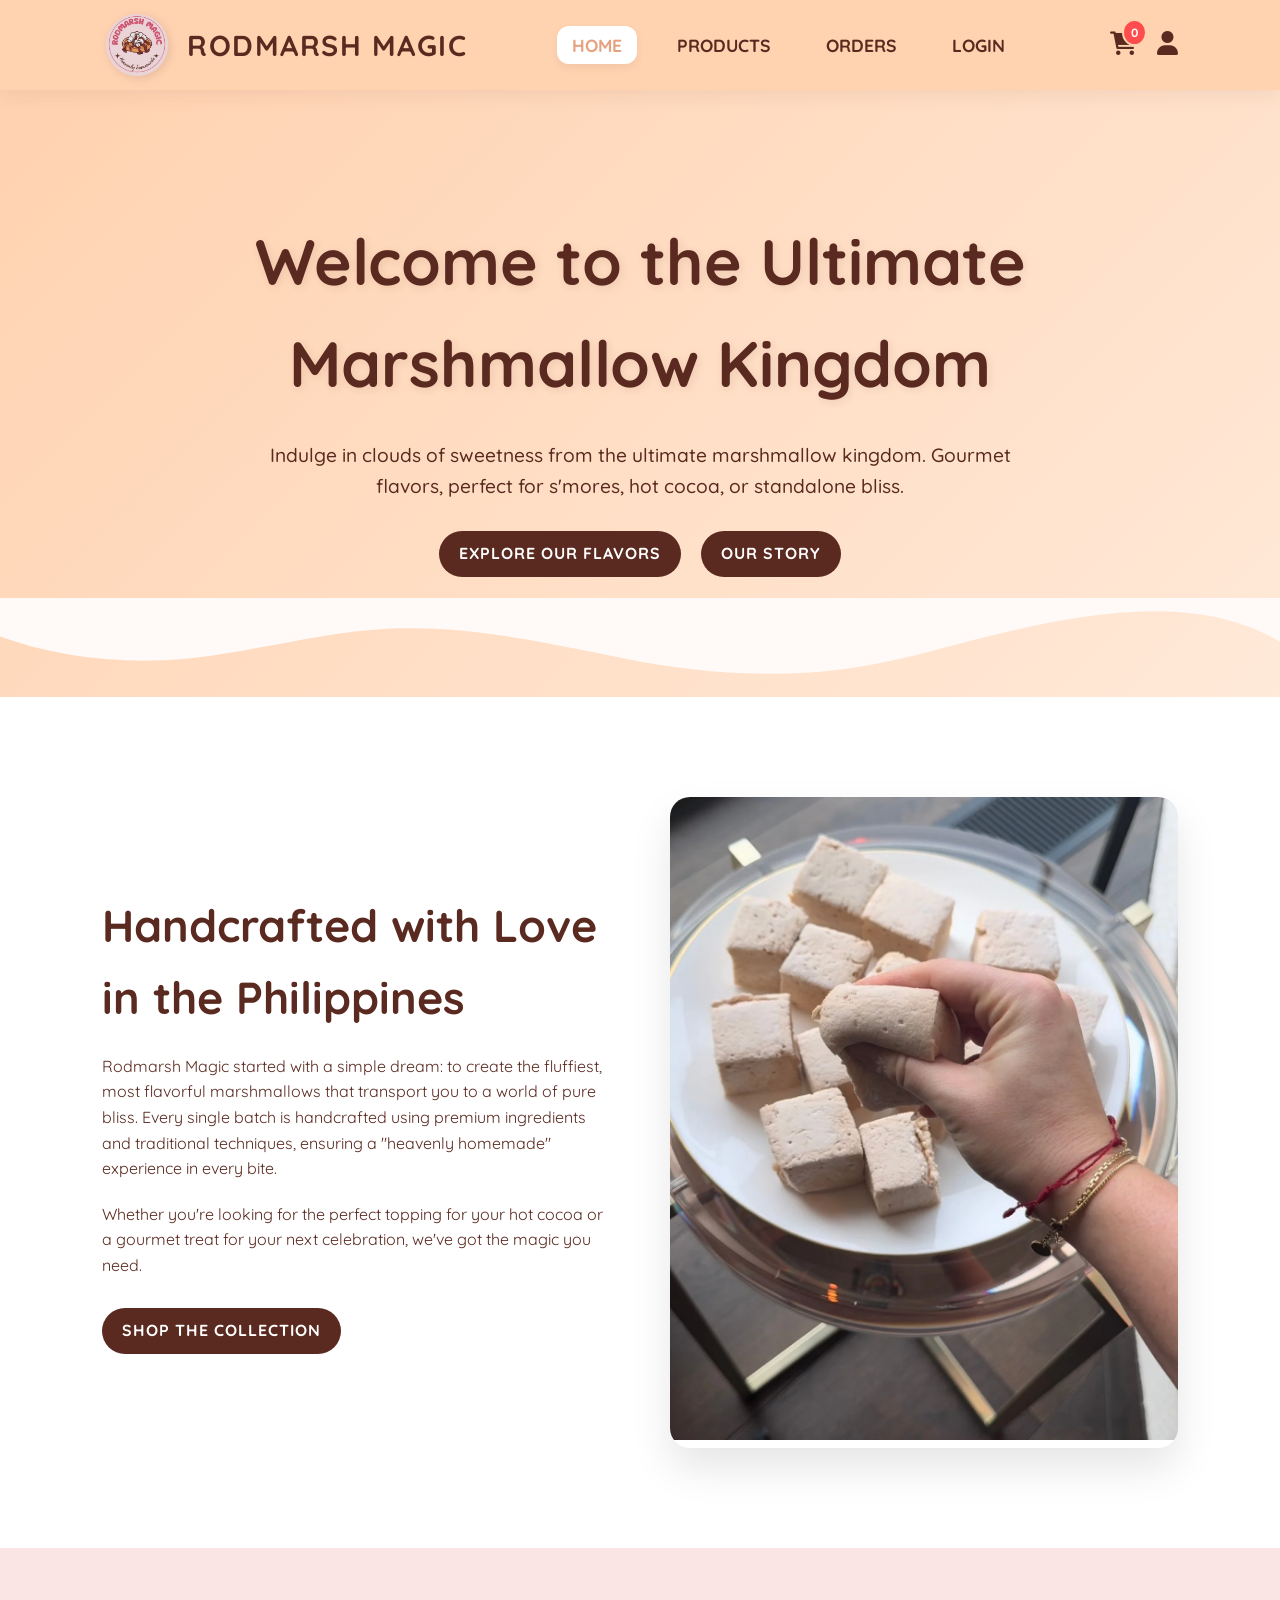
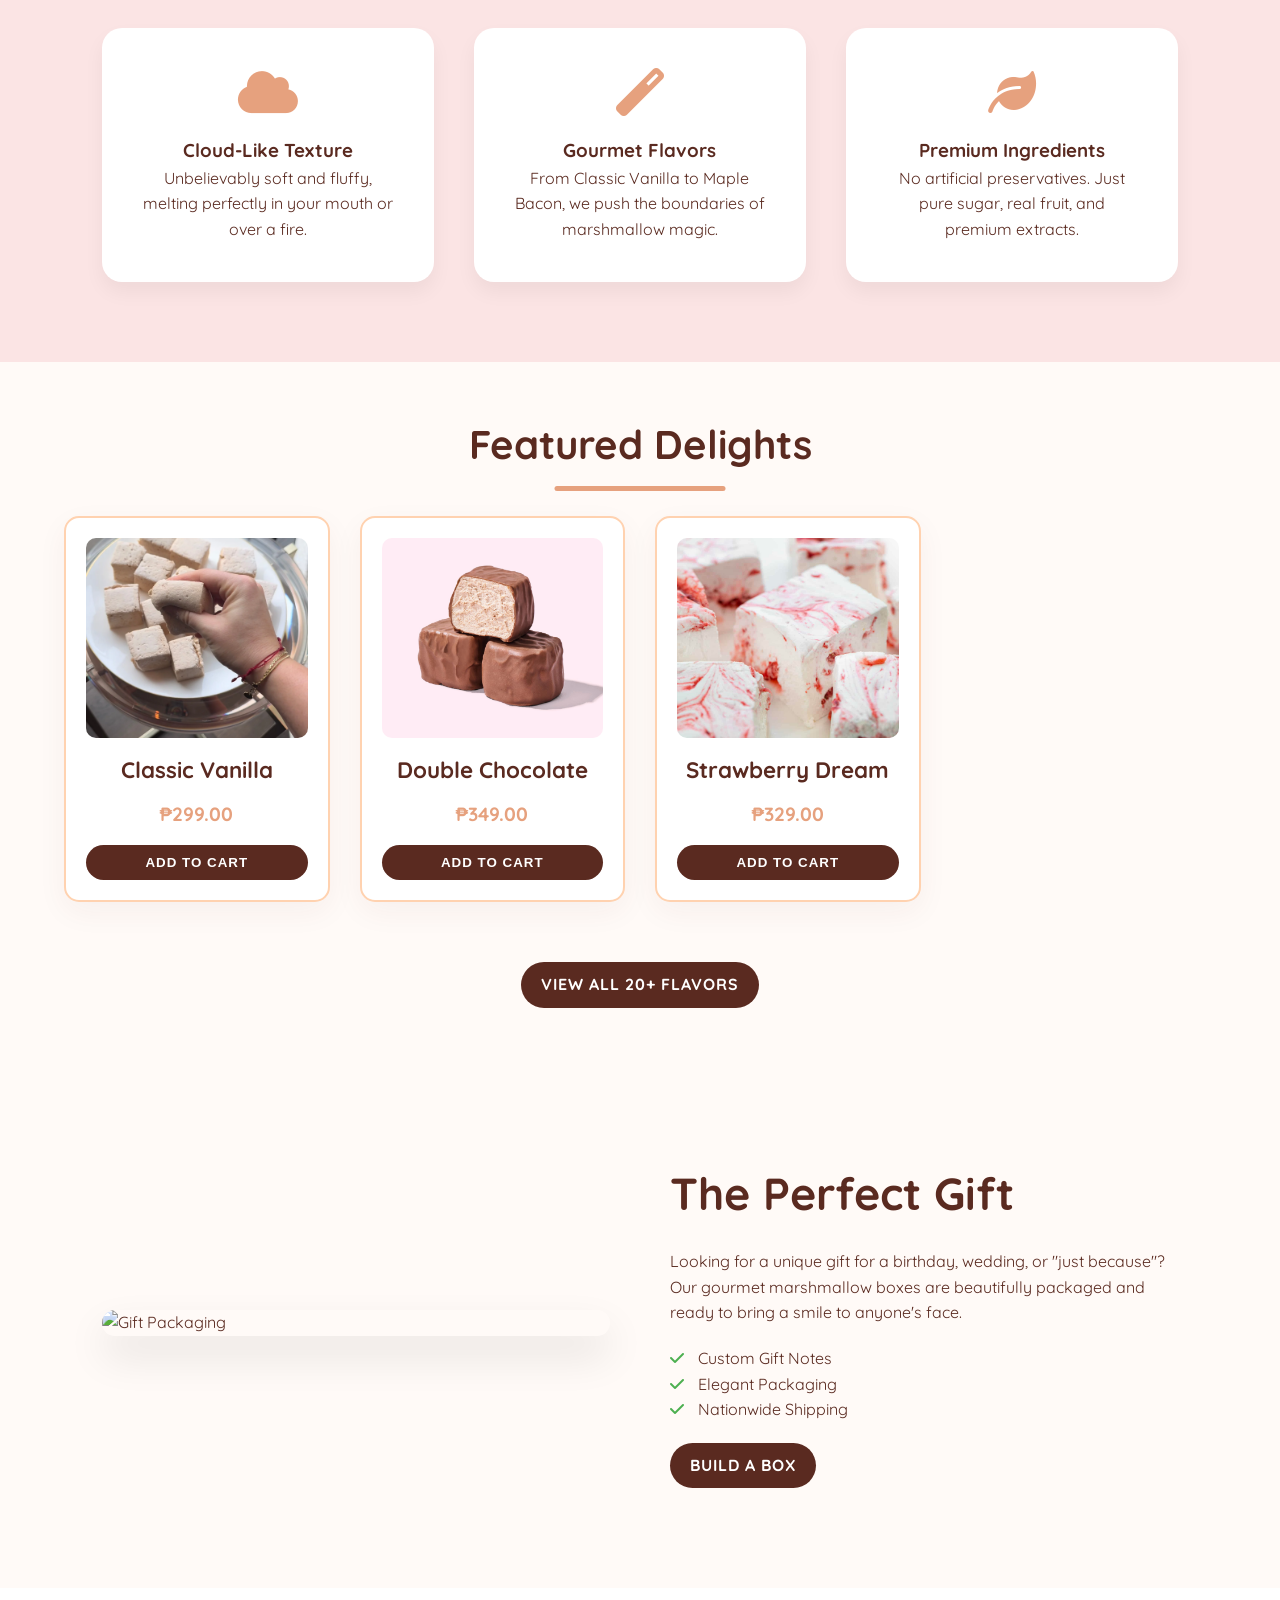
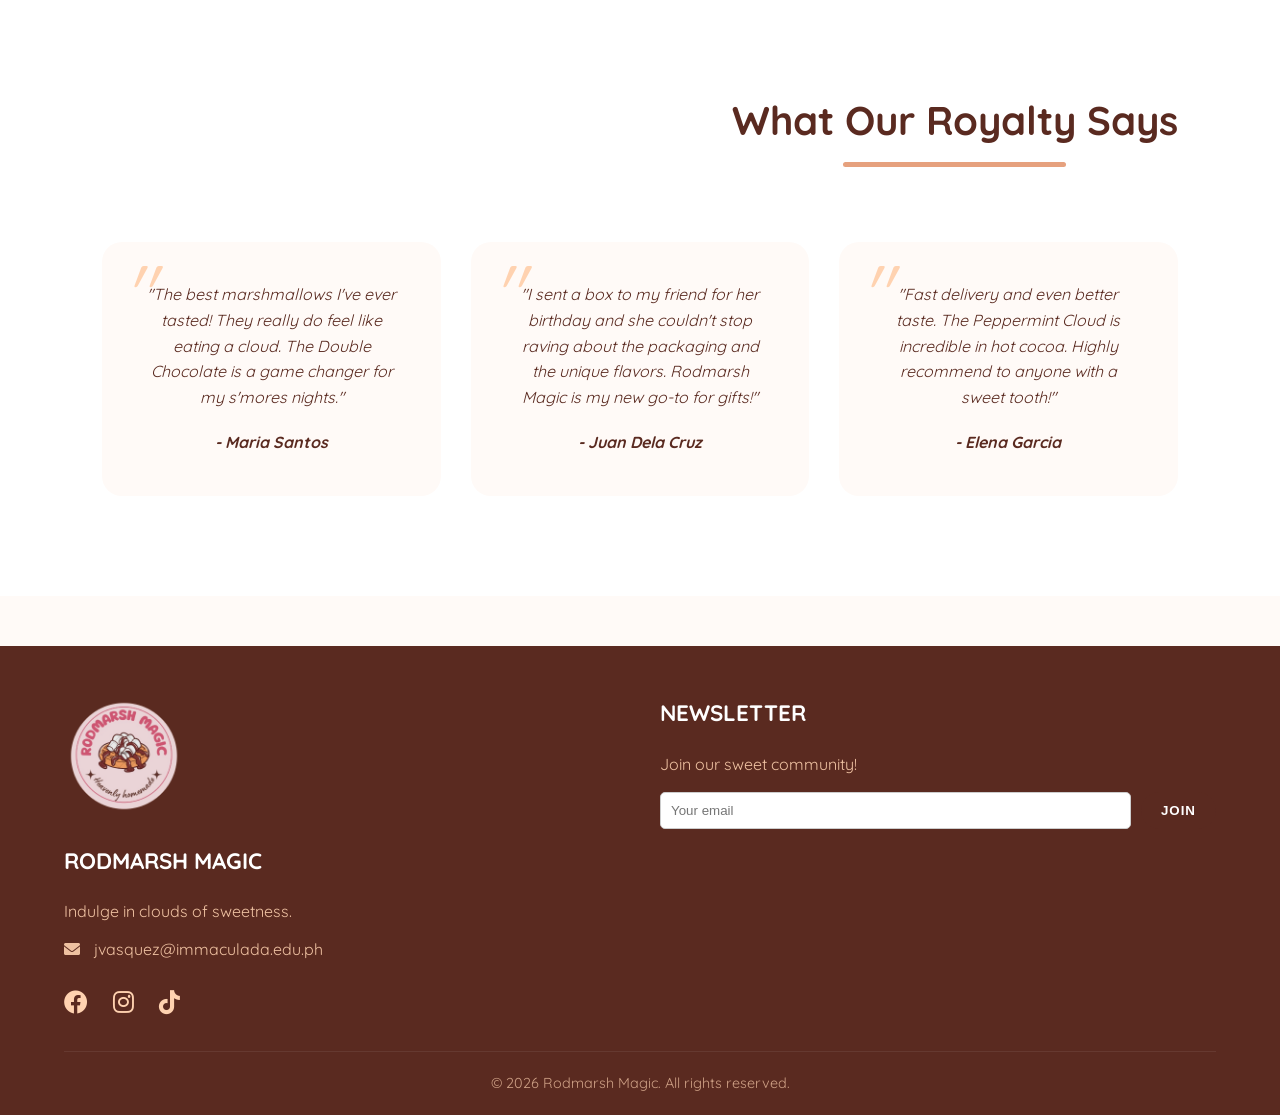
==== index.html @ eae84d5b "Add files via upload" ====
<!DOCTYPE html>
<html lang="en">
<head>
    <meta charset="UTF-8">
    <meta name="viewport" content="width=device-width, initial-scale=1.0">
    <title>Rodmarsh Magic | Gourmet Marshmallow Kingdom</title>
    <link rel="preconnect" href="https://fonts.googleapis.com">
    <link rel="preconnect" href="https://fonts.gstatic.com" crossorigin>
    <link href="https://fonts.googleapis.com/css2?family=Quicksand:wght@400;600;700&display=swap" rel="stylesheet">
    <link rel="stylesheet" href="style.css">
    <link rel="stylesheet" href="https://cdnjs.cloudflare.com/ajax/libs/font-awesome/6.0.0/css/all.min.css">
</head>
<body>
    <header>
        <div class="logo-container" onclick="window.location.href='index.html'">
            <img src="images/rodmarsh magic logo.png" alt="Rodmarsh Magic Logo" onerror="this.src='https://placehold.co/100x100?text=RM+Logo'">
            <div class="business-name">Rodmarsh Magic</div>
        </div>
        <nav>
            <ul>
                <li><a href="index.html" class="active">HOME</a></li>
                <li><a href="products.html">PRODUCTS</a></li>
                <li><a href="orders.html">ORDERS</a></li>
                <li><a href="login.html">LOGIN</a></li>
            </ul>
        </nav>
        <div class="header-icons">
            <a href="cart.html" title="Cart"><i class="fas fa-shopping-cart"></i> <span id="cart-count">0</span></a>
            <a href="login.html" title="Member Login"><i class="fas fa-user"></i></a>
        </div>
    </header>

    <main>
        <section class="hero">
            <h1>Welcome to the Ultimate Marshmallow Kingdom</h1>
            <p class="tagline">Indulge in clouds of sweetness from the ultimate marshmallow kingdom. Gourmet flavors, perfect for s'mores, hot cocoa, or standalone bliss.</p>
            <div style="display: flex; gap: 20px; justify-content: center; flex-wrap: wrap;">
                <a href="products.html" class="btn">Explore Our Flavors</a>
                <a href="#about" class="btn btn-outline">Our Story</a>
            </div>
        </section>

        <section id="about" class="info-section">
            <div class="info-content">
                <h2>Handcrafted with Love in the Philippines</h2>
                <p>Rodmarsh Magic started with a simple dream: to create the fluffiest, most flavorful marshmallows that transport you to a world of pure bliss. Every single batch is handcrafted using premium ingredients and traditional techniques, ensuring a "heavenly homemade" experience in every bite.</p>
                <p style="margin-top: 20px;">Whether you're looking for the perfect topping for your hot cocoa or a gourmet treat for your next celebration, we've got the magic you need.</p>
                <a href="products.html" class="btn" style="margin-top: 30px;">Shop the Collection</a>
            </div>
            <div class="info-image">
                <img src="images/Classic Vanilla.webp" alt="Marshmallow Making">
            </div>
        </section>

        <section class="features-grid">
            <div class="feature-card">
                <i class="fas fa-cloud"></i>
                <h3>Cloud-Like Texture</h3>
                <p>Unbelievably soft and fluffy, melting perfectly in your mouth or over a fire.</p>
            </div>
            <div class="feature-card">
                <i class="fas fa-magic"></i>
                <h3>Gourmet Flavors</h3>
                <p>From Classic Vanilla to Maple Bacon, we push the boundaries of marshmallow magic.</p>
            </div>
            <div class="feature-card">
                <i class="fas fa-leaf"></i>
                <h3>Premium Ingredients</h3>
                <p>No artificial preservatives. Just pure sugar, real fruit, and premium extracts.</p>
            </div>
        </section>

        <section class="products-container">
            <h2 class="section-title">Featured Delights</h2>
            <div class="product-grid" id="featured-products">
                <div class="product-card">
                    <img src="images/Classic Vanilla.webp" alt="Classic Vanilla">
                    <h3>Classic Vanilla</h3>
                    <p class="price">₱299.00</p>
                    <button class="btn add-to-cart" data-id="1" data-name="Classic Vanilla" data-price="299" data-image="images/Classic Vanilla.webp">Add to Cart</button>
                </div>
                <div class="product-card">
                    <img src="images/Double Chocolate.jpg" alt="Double Chocolate">
                    <h3>Double Chocolate</h3>
                    <p class="price">₱349.00</p>
                    <button class="btn add-to-cart" data-id="2" data-name="Double Chocolate" data-price="349" data-image="images/Double Chocolate.jpg">Add to Cart</button>
                </div>
                <div class="product-card">
                    <img src="images/Strawberry Dream.jpg" alt="Strawberry Dream">
                    <h3>Strawberry Dream</h3>
                    <p class="price">₱329.00</p>
                    <button class="btn add-to-cart" data-id="3" data-name="Strawberry Dream" data-price="329" data-image="images/Strawberry Dream.jpg">Add to Cart</button>
                </div>
            </div>
            <div style="text-align: center; margin-top: 60px;">
                <a href="products.html" class="btn">View All 20+ Flavors</a>
            </div>
        </section>

        <section class="info-section reverse">
            <div class="info-content">
                <h2>The Perfect Gift</h2>
                <p>Looking for a unique gift for a birthday, wedding, or "just because"? Our gourmet marshmallow boxes are beautifully packaged and ready to bring a smile to anyone's face.</p>
                <ul style="list-style: none; margin: 20px 0;">
                    <li><i class="fas fa-check" style="color: var(--success-color); margin-right: 10px;"></i> Custom Gift Notes</li>
                    <li><i class="fas fa-check" style="color: var(--success-color); margin-right: 10px;"></i> Elegant Packaging</li>
                    <li><i class="fas fa-check" style="color: var(--success-color); margin-right: 10px;"></i> Nationwide Shipping</li>
                </ul>
                <a href="products.html" class="btn">Build a Box</a>
            </div>
            <div class="info-image">
                <img src="https://images.unsplash.com/photo-1544947950-fa07a98d237f?ixlib=rb-1.2.1&auto=format&fit=crop&w=800&q=80" alt="Gift Packaging">
            </div>
        </section>

        <section class="testimonials">
            <h2 class="section-title">What Our Royalty Says</h2>
            <div class="testimonial-grid">
                <div class="testimonial-card">
                    <p>"The best marshmallows I've ever tasted! They really do feel like eating a cloud. The Double Chocolate is a game changer for my s'mores nights."</p>
                    <h4 style="margin-top: 20px;">- Maria Santos</h4>
                </div>
                <div class="testimonial-card">
                    <p>"I sent a box to my friend for her birthday and she couldn't stop raving about the packaging and the unique flavors. Rodmarsh Magic is my new go-to for gifts!"</p>
                    <h4 style="margin-top: 20px;">- Juan Dela Cruz</h4>
                </div>
                <div class="testimonial-card">
                    <p>"Fast delivery and even better taste. The Peppermint Cloud is incredible in hot cocoa. Highly recommend to anyone with a sweet tooth!"</p>
                    <h4 style="margin-top: 20px;">- Elena Garcia</h4>
                </div>
            </div>
        </section>
    </main>

    <footer>
        <div class="footer-content">
            <div class="footer-section">
                <img src="images/rodmarsh magic logo.png" alt="Rodmarsh Magic Logo" style="height: 120px; width: auto; margin-bottom: 20px;">
                <h4>Rodmarsh Magic</h4>
                <p>Indulge in clouds of sweetness.</p>
                <p><i class="fas fa-envelope"></i> jvasquez@immaculada.edu.ph</p>
                <div class="social-links">
                    <a href="#"><i class="fab fa-facebook"></i></a>
                    <a href="#"><i class="fab fa-instagram"></i></a>
                    <a href="#"><i class="fab fa-tiktok"></i></a>
                </div>
            </div>
            <div class="footer-section">
                <h4>Newsletter</h4>
                <p>Join our sweet community!</p>
                <div class="form-group" style="display: flex; gap: 10px; margin-top: 15px;">
                    <input type="email" placeholder="Your email">
                    <button class="btn" style="padding: 10px 20px;">Join</button>
                </div>
            </div>
        </div>
        <div class="footer-bottom">
            <p>&copy; 2026 Rodmarsh Magic. All rights reserved.</p>
        </div>
    </footer>

    <script src="cart.js"></script>
</body>
</html>
---- style.css ----
:root {
    --font-color: #5a2a20;
    --main-color: #ffd2b0;
    --white: #ffffff;
    --accent-color: #e6a17e;
    --success-color: #4caf50;
    --header-height: 80px;
    --soft-pink: #fbe4e4;
    --cloud-white: #fefefe;
    --border-radius: 20px;
}

* {
    margin: 0;
    padding: 0;
    box-sizing: border-box;
}

body {
    font-family: 'Quicksand', 'Segoe UI', Tahoma, Geneva, Verdana, sans-serif;
    color: var(--font-color);
    background-color: #fffaf7;
    line-height: 1.6;
    overflow-x: hidden;
}

/* Scrollbar */
::-webkit-scrollbar {
    width: 10px;
}
::-webkit-scrollbar-track {
    background: #fff5ee;
}
::-webkit-scrollbar-thumb {
    background: var(--main-color);
    border-radius: 10px;
}
::-webkit-scrollbar-thumb:hover {
    background: var(--accent-color);
}

/* Header & Navigation */
header {
    background-color: var(--main-color);
    height: auto;
    min-height: var(--header-height);
    padding: 10px 8%;
    display: flex;
    justify-content: space-between;
    align-items: center;
    position: sticky;
    top: 0;
    z-index: 1000;
    box-shadow: 0 4px 20px rgba(90, 42, 32, 0.08);
    backdrop-filter: blur(5px);
}

.logo-container {
    display: flex;
    align-items: center;
    gap: 15px;
    cursor: pointer;
}

.logo-container img {
    height: 70px;
    width: auto;
    filter: drop-shadow(2px 2px 4px rgba(0,0,0,0.1));
    transition: all 0.4s cubic-bezier(0.175, 0.885, 0.32, 1.275);
}

.logo-container:hover img {
    transform: rotate(10deg) scale(1.15);
}

.business-name {
    font-size: 1.8rem;
    font-weight: 800;
    text-transform: uppercase;
    letter-spacing: 1.5px;
    color: var(--font-color);
}

nav ul {
    display: flex;
    list-style: none;
    gap: 25px;
}

nav a {
    text-decoration: none;
    color: var(--font-color);
    font-weight: 700;
    font-size: 1.1rem;
    padding: 8px 15px;
    border-radius: 12px;
    transition: all 0.3s ease;
}

nav a:hover, nav a.active {
    background-color: var(--white);
    color: var(--accent-color);
    box-shadow: 0 4px 10px rgba(0,0,0,0.05);
}

.header-icons {
    display: flex;
    gap: 20px;
    align-items: center;
}

.header-icons a {
    text-decoration: none;
    position: relative;
}

.header-icons i {
    font-size: 1.5rem;
    color: var(--font-color);
    transition: all 0.3s;
}

.header-icons i:hover {
    transform: translateY(-3px) scale(1.1);
    color: var(--accent-color);
}

#cart-count {
    background: #ff4d4d;
    color: var(--white);
    padding: 2px 7px;
    border-radius: 50%;
    font-size: 0.75rem;
    position: absolute;
    top: -12px;
    right: -10px;
    font-weight: bold;
    border: 2px solid var(--main-color);
}

/* Hero Section */
.hero {
    background: linear-gradient(135deg, var(--main-color) 0%, #ffe9d8 100%);
    padding: 120px 8%;
    text-align: center;
    position: relative;
    overflow: hidden;
}

.hero::after {
    content: '';
    position: absolute;
    bottom: -1px;
    left: 0;
    width: 100%;
    height: 100px;
    background: url("data:image/svg+xml,%3Csvg viewBox='0 0 1200 120' preserveAspectRatio='none' xmlns='http://www.w3.org/2000/svg'%3E%3Cpath d='M0 0v46.29c47.79 22.2 103.59 32.17 158 28 70.36-5.37 136.33-33.31 206.8-37.5 73.84-4.36 147.54 16.88 218.2 35.26 69.27 18 138.3 24.88 209.4 13.08 36.15-6 69.85-17.84 104.45-29.34C989.49 25 1113-14.29 1200 52.47V0z' fill='%23fffaf7'/%3E%3C/svg%3E");
    background-size: cover;
    background-repeat: no-repeat;
}

.hero h1 {
    font-size: 4rem;
    margin-bottom: 25px;
    color: var(--font-color);
    text-shadow: 2px 2px 8px rgba(90, 42, 32, 0.1);
    animation: fadeInUp 0.8s ease-out;
}

.tagline {
    font-size: 1.3rem;
    max-width: 850px;
    margin: 0 auto 40px;
    color: var(--font-color);
    font-weight: 500;
    animation: fadeInUp 1s ease-out;
}

@keyframes fadeInUp {
    from { opacity: 0; transform: translateY(30px); }
    to { opacity: 1; transform: translateY(0); }
}

/* Home Page Sections */
.info-section {
    padding: 100px 8%;
    display: flex;
    align-items: center;
    gap: 60px;
    background: var(--white);
}

.info-section.reverse {
    flex-direction: row-reverse;
    background: #fffaf7;
}

.info-content {
    flex: 1;
}

.info-content h2 {
    font-size: 2.8rem;
    margin-bottom: 20px;
    color: var(--font-color);
}

.info-image {
    flex: 1;
    border-radius: var(--border-radius);
    overflow: hidden;
    box-shadow: 0 20px 40px rgba(0,0,0,0.1);
}

.info-image img {
    width: 100%;
    height: 100%;
    object-fit: cover;
    transition: transform 0.5s;
}

.info-image:hover img {
    transform: scale(1.05);
}

/* Features/Why Us */
.features-grid {
    padding: 80px 8%;
    display: grid;
    grid-template-columns: repeat(auto-fit, minmax(280px, 1fr));
    gap: 40px;
    background: var(--soft-pink);
    text-align: center;
}

.feature-card {
    background: var(--white);
    padding: 40px;
    border-radius: var(--border-radius);
    box-shadow: 0 10px 20px rgba(0,0,0,0.05);
    transition: transform 0.3s;
}

.feature-card:hover {
    transform: translateY(-10px);
}

.feature-card i {
    font-size: 3rem;
    color: var(--accent-color);
    margin-bottom: 20px;
}

/* Products Grid */
.products-container {
    padding: 100px 8%;
    background: #fffaf7;
}

.section-title {
    text-align: center;
    margin-bottom: 60px;
    font-size: 3rem;
    position: relative;
    display: inline-block;
    left: 50%;
    transform: translateX(-50%);
}

.section-title::after {
    content: '';
    position: absolute;
    bottom: -15px;
    left: 25%;
    width: 50%;
    height: 5px;
    background: var(--accent-color);
    border-radius: 5px;
}

.product-grid {
    display: grid;
    grid-template-columns: repeat(auto-fill, minmax(280px, 1fr));
    gap: 40px;
}

.product-card {
    background: var(--white);
    border: none;
    border-radius: var(--border-radius);
    padding: 25px;
    text-align: center;
    transition: all 0.4s ease;
    box-shadow: 0 10px 30px rgba(90, 42, 32, 0.05);
    display: flex;
    flex-direction: column;
}

.product-card:hover {
    transform: translateY(-15px);
    box-shadow: 0 20px 40px rgba(90, 42, 32, 0.12);
}

.product-card img {
    width: 100%;
    height: 220px;
    object-fit: cover;
    border-radius: 15px;
    margin-bottom: 20px;
}

.product-card h3 {
    margin-bottom: 12px;
    font-size: 1.4rem;
}

.product-card .price {
    font-weight: 800;
    font-size: 1.4rem;
    margin-bottom: 20px;
    color: var(--accent-color);
}

.btn {
    display: inline-block;
    padding: 14px 28px;
    background-color: var(--font-color);
    color: var(--white);
    text-decoration: none;
    border-radius: 30px;
    font-weight: 700;
    border: none;
    cursor: pointer;
    transition: all 0.3s;
    text-transform: uppercase;
    letter-spacing: 1px;
}

.btn:hover {
    background-color: var(--accent-color);
    transform: scale(1.05);
    box-shadow: 0 5px 15px rgba(230, 161, 126, 0.4);
}

.btn-outline {
    background-color: transparent;
    border: 2px solid var(--font-color);
    color: var(--font-color);
}

.btn-outline:hover {
    background-color: var(--font-color);
    color: var(--white);
}

/* Testimonials */
.testimonials {
    padding: 100px 8%;
    background: var(--white);
    text-align: center;
}

.testimonial-grid {
    display: grid;
    grid-template-columns: repeat(auto-fit, minmax(300px, 1fr));
    gap: 30px;
    margin-top: 50px;
}

.testimonial-card {
    padding: 40px;
    background: #fffaf7;
    border-radius: var(--border-radius);
    font-style: italic;
    position: relative;
}

.testimonial-card::before {
    content: '"';
    font-size: 5rem;
    color: var(--main-color);
    position: absolute;
    top: 10px;
    left: 20px;
    line-height: 1;
}

/* Footer */
footer {
    background-color: var(--font-color);
    color: var(--white);
    padding: 80px 8% 30px;
}

.footer-content {
    display: grid;
    grid-template-columns: repeat(auto-fit, minmax(250px, 1fr));
    gap: 50px;
    margin-bottom: 50px;
}

.footer-section h4 {
    margin-bottom: 25px;
    color: var(--main-color);
    font-size: 1.4rem;
    text-transform: uppercase;
}

.footer-section p {
    margin-bottom: 12px;
    opacity: 0.9;
}

.footer-section i {
    margin-right: 10px;
    color: var(--main-color);
}

.social-links {
    display: flex;
    gap: 15px;
    margin-top: 20px;
}

.social-links a {
    color: var(--white);
    font-size: 1.5rem;
    transition: color 0.3s;
}

.social-links a:hover {
    color: var(--main-color);
}

.footer-bottom {
    text-align: center;
    padding-top: 30px;
    border-top: 1px solid rgba(255,255,255,0.1);
    font-size: 0.9rem;
    opacity: 0.7;
}

/* Responsive adjustments */
@media (max-width: 992px) {
    .info-section, .info-section.reverse {
        flex-direction: column;
        text-align: center;
    }
    
    .hero h1 {
        font-size: 3rem;
    }
}

@media (max-width: 768px) {
    .cart-table thead {
        display: none;
    }
    
    .cart-table tr {
        display: block;
        border: 1px solid var(--main-color);
        margin-bottom: 20px;
        border-radius: 10px;
        padding: 10px;
    }
    
    .cart-table td {
        display: flex;
        justify-content: space-between;
        align-items: center;
        border: none;
        padding: 8px 0;
    }
    
    .cart-table td::before {
        content: attr(data-label);
        font-weight: bold;
        color: var(--main-color);
    }
    
    .cart-table td:first-child {
        justify-content: center;
    }
    
    .cart-table td:first-child::before {
        content: "";
    }

    .cart-table tfoot td {
        display: block;
        text-align: center !important;
    }
    
    .cart-table tfoot td:last-child {
        display: none;
    }

    header {
        flex-direction: column;
        padding: 15px;
    }
    
    nav ul {
        margin: 15px 0;
        gap: 10px;
        flex-wrap: wrap;
        justify-content: center;
    }
    
    nav a {
        font-size: 0.9rem;
        padding: 5px 10px;
    }
    
    .hero h1 {
        font-size: 2.5rem;
    }
    
    .section-title {
        font-size: 2.2rem;
    }
}

.tagline {
    font-size: 1.2rem;
    max-width: 800px;
    margin: 0 auto 30px;
}

/* Products Grid */
.products-container {
    padding: 50px 5%;
}

.section-title {
    text-align: center;
    margin-bottom: 40px;
    font-size: 2.5rem;
}

.product-grid {
    display: grid;
    grid-template-columns: repeat(auto-fill, minmax(250px, 1fr));
    gap: 30px;
}

.product-card {
    background: var(--white);
    border: 2px solid var(--main-color);
    border-radius: 15px;
    padding: 20px;
    text-align: center;
    transition: transform 0.3s, box-shadow 0.3s;
}

.product-card:hover {
    transform: translateY(-10px);
    box-shadow: 0 10px 20px rgba(0,0,0,0.1);
}

.product-card img {
    width: 100%;
    height: 200px;
    object-fit: cover;
    border-radius: 10px;
    margin-bottom: 15px;
}

.product-card h3 {
    margin-bottom: 10px;
}

.product-card .price {
    font-weight: bold;
    font-size: 1.2rem;
    margin-bottom: 15px;
}

.btn {
    display: inline-block;
    padding: 10px 20px;
    background-color: var(--font-color);
    color: var(--white);
    text-decoration: none;
    border-radius: 25px;
    font-weight: bold;
    border: none;
    cursor: pointer;
    transition: background-color 0.3s;
}

.btn:hover {
    background-color: var(--accent-color);
}

/* Footer */
footer {
    background-color: var(--font-color);
    color: var(--main-color);
    padding: 50px 5% 20px;
    margin-top: 50px;
}

.footer-content {
    display: grid;
    grid-template-columns: repeat(auto-fit, minmax(200px, 1fr));
    gap: 40px;
    margin-bottom: 30px;
}

.footer-section h4 {
    margin-bottom: 20px;
    color: var(--white);
}

.footer-bottom {
    text-align: center;
    padding-top: 20px;
    border-top: 1px solid rgba(255,255,255,0.1);
}

/* Forms (Login/Cart) */
.form-container {
    max-width: 400px;
    margin: 100px auto;
    padding: 30px;
    border: 2px solid var(--main-color);
    border-radius: 15px;
}

.form-group {
    margin-bottom: 20px;
}

.form-group label {
    display: block;
    margin-bottom: 5px;
}

.form-group input {
    width: 100%;
    padding: 10px;
    border: 1px solid #ccc;
    border-radius: 5px;
}

/* Cart Table */
.cart-table {
    width: 100%;
    border-collapse: collapse;
    margin: 30px 0;
    background: white;
    border-radius: 15px;
    overflow: hidden;
    box-shadow: 0 5px 15px rgba(0,0,0,0.05);
}

.cart-table th {
    background-color: var(--main-color);
    color: var(--bg-color);
    padding: 15px;
    text-align: left;
}

.cart-table td {
    padding: 15px;
    text-align: left;
    border-bottom: 1px solid #eee;
    vertical-align: middle;
}

.cart-item-image {
    width: 80px;
    height: 80px;
    object-fit: cover;
    border-radius: 10px;
    border: 2px solid var(--main-color);
}

.quantity-controls {
    display: flex;
    align-items: center;
    gap: 12px;
}

.quantity-btn {
    width: 30px;
    height: 30px;
    border: 1px solid var(--main-color);
    background: white;
    color: var(--main-color);
    border-radius: 50%;
    cursor: pointer;
    display: flex;
    align-items: center;
    justify-content: center;
    font-weight: bold;
    transition: all 0.2s;
}

.quantity-btn:hover {
    background: var(--main-color);
    color: white;
}

.quantity-value {
    font-weight: 600;
    min-width: 25px;
    text-align: center;
}

/* Notification Styles */
.notification-container {
    position: fixed;
    top: 20px;
    right: 20px;
    z-index: 1000;
}

.notification {
    background-color: var(--main-color);
    color: var(--bg-color);
    padding: 15px 25px;
    border-radius: 10px;
    box-shadow: 0 5px 15px rgba(0,0,0,0.2);
    margin-bottom: 10px;
    transform: translateX(120%);
    transition: transform 0.3s ease;
    display: flex;
    align-items: center;
    gap: 10px;
    font-weight: 600;
}

.notification.show {
    transform: translateX(0);
}

.notification.success {
    border-left: 5px solid #4CAF50;
}

.notification.error {
    border-left: 5px solid #f44336;
}

.notification.info {
    border-left: 5px solid #2196F3;
}

/* Auth Styles */
.hidden {
    display: none !important;
}

.logout-btn {
    cursor: pointer;
}

/* Responsive adjustments */
@media (max-width: 768px) {
    header {
        flex-direction: column;
        height: auto;
        padding: 20px;
    }
    
    nav ul {
        margin: 20px 0;
        flex-wrap: wrap;
        justify-content: center;
    }
    
    .hero h1 {
        font-size: 2rem;
    }
}
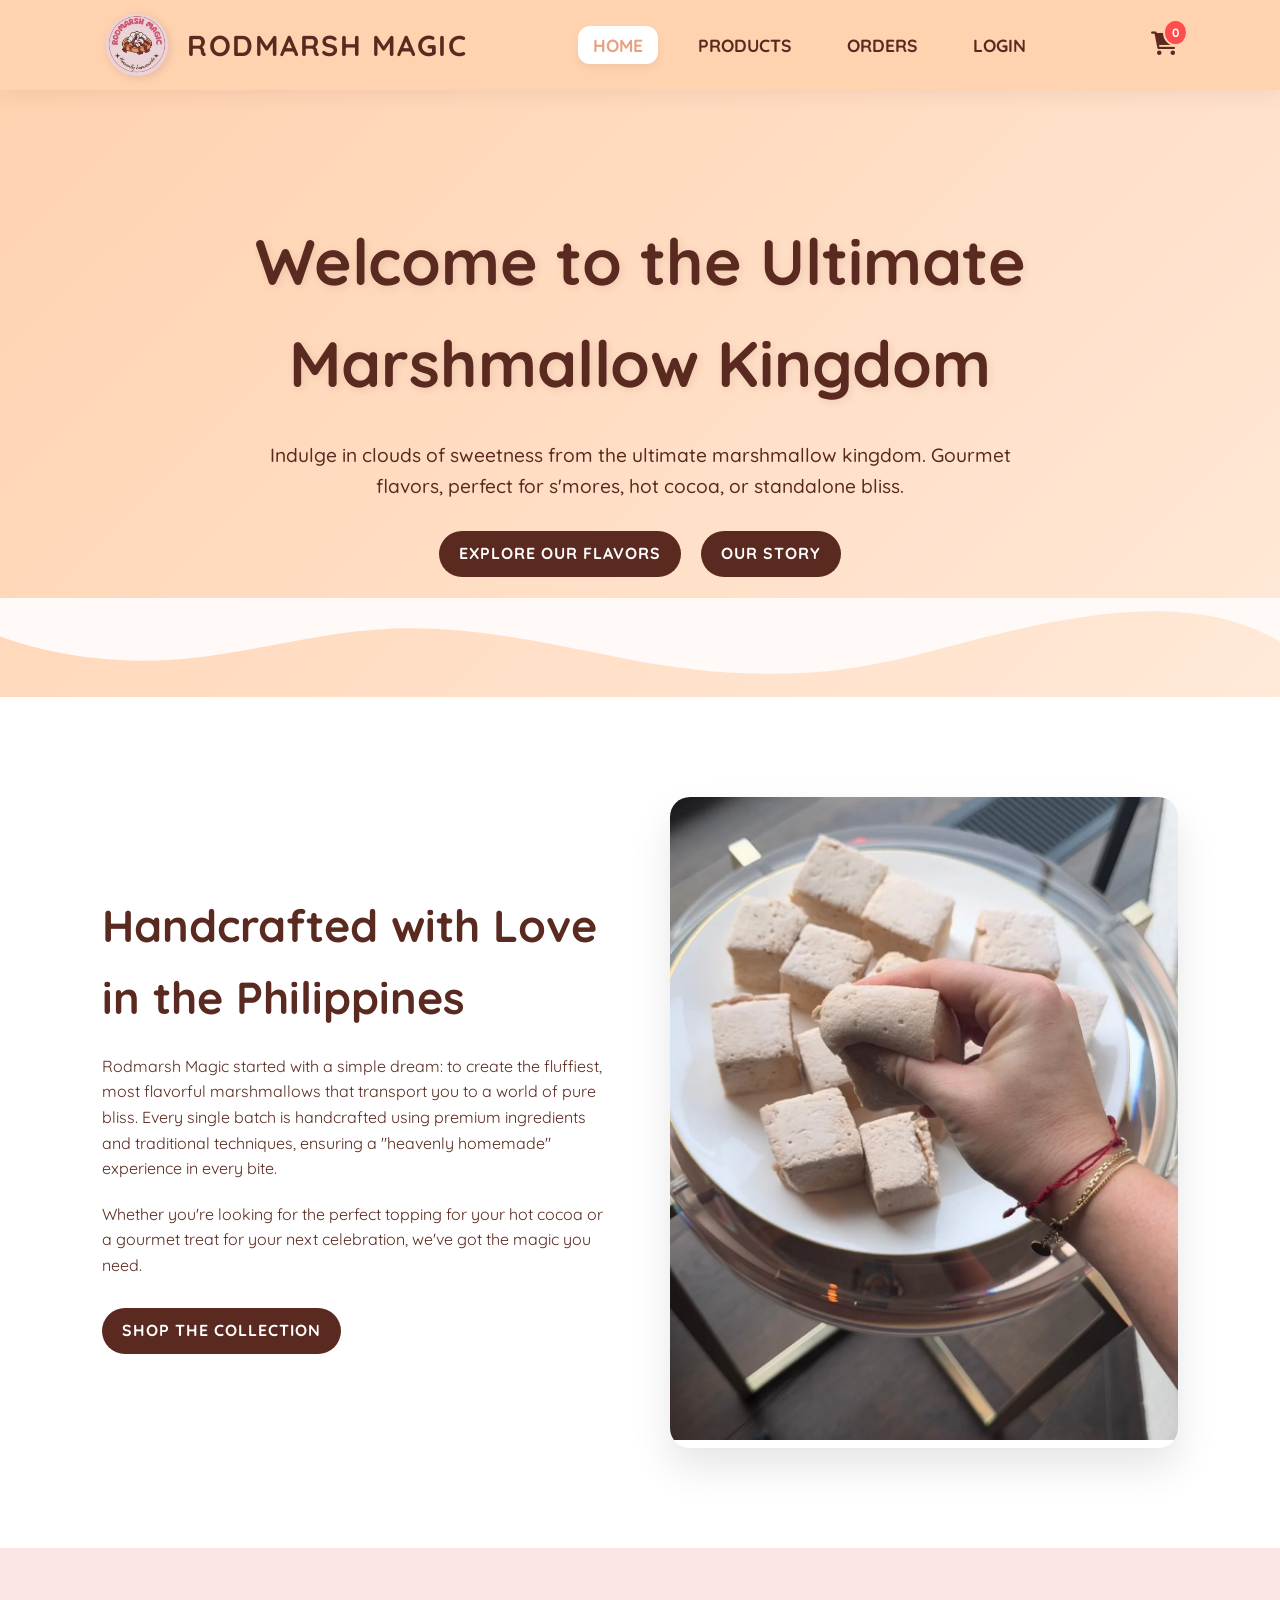
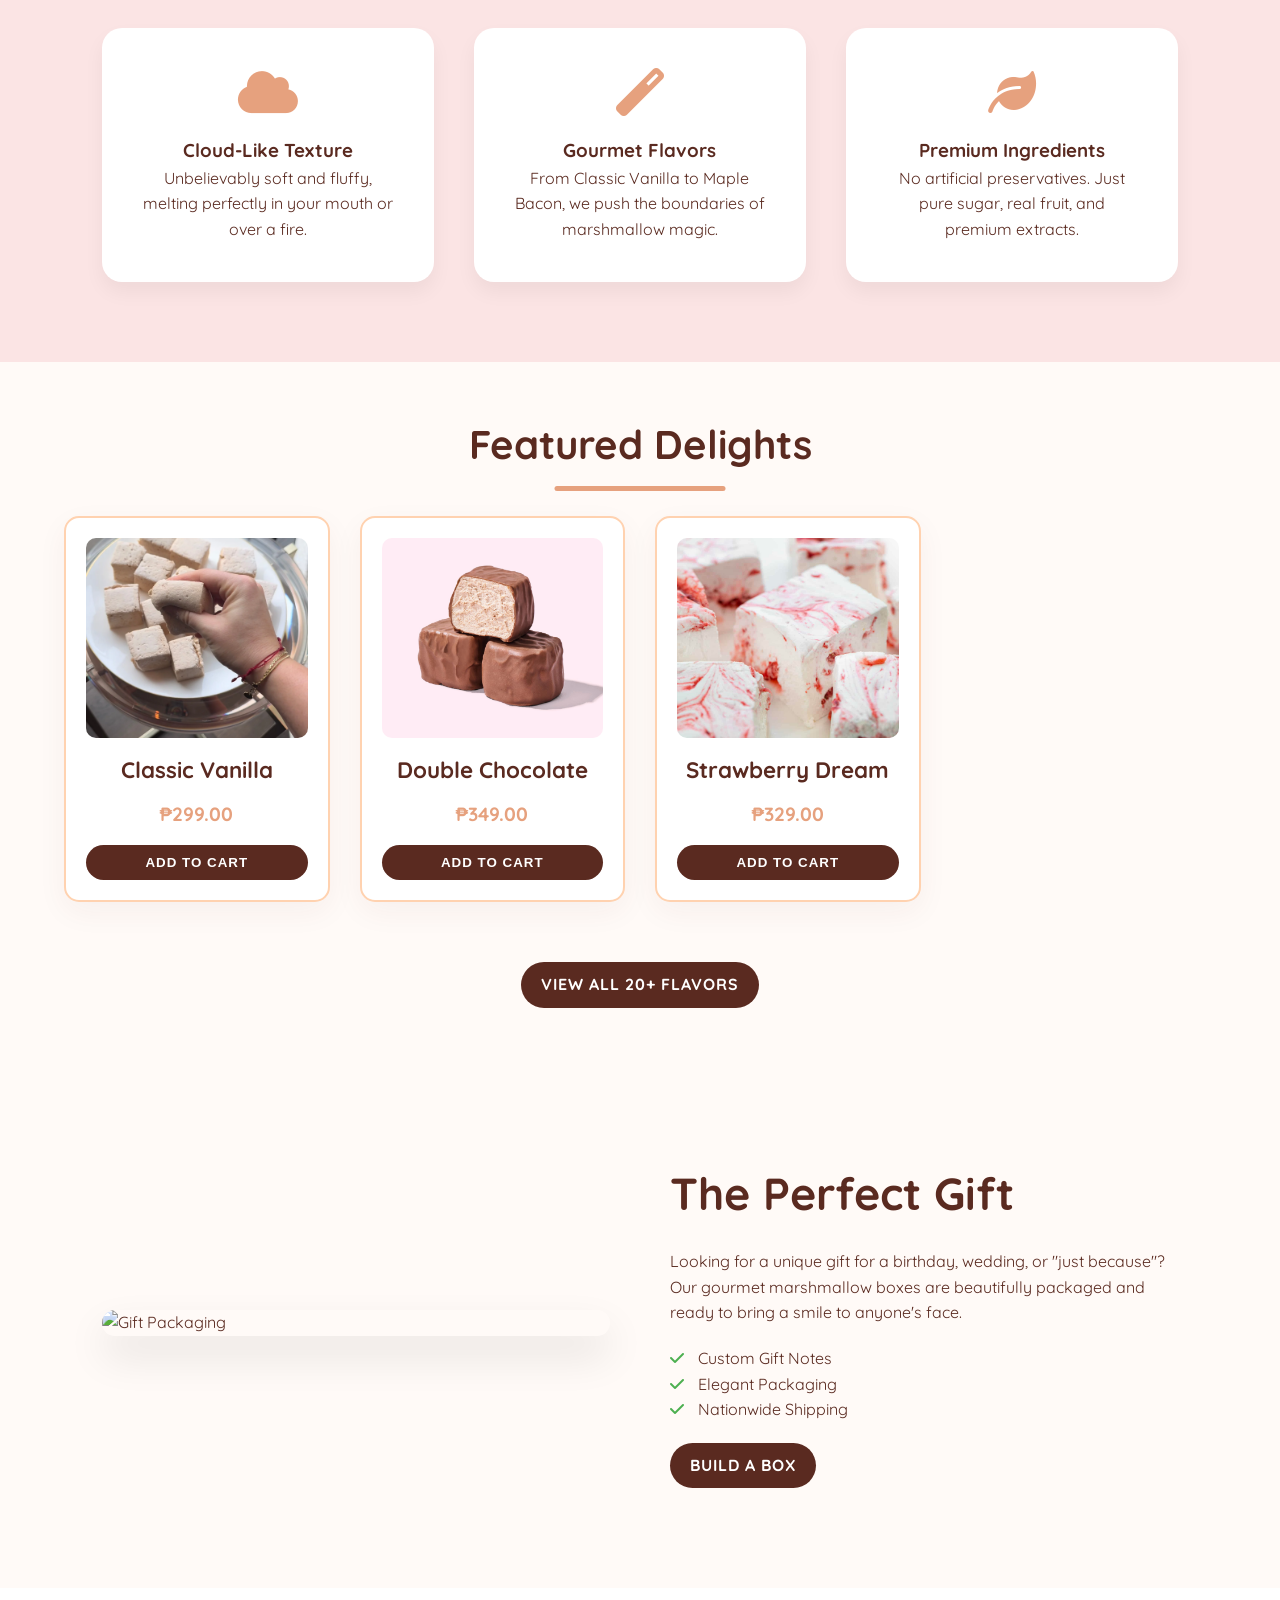
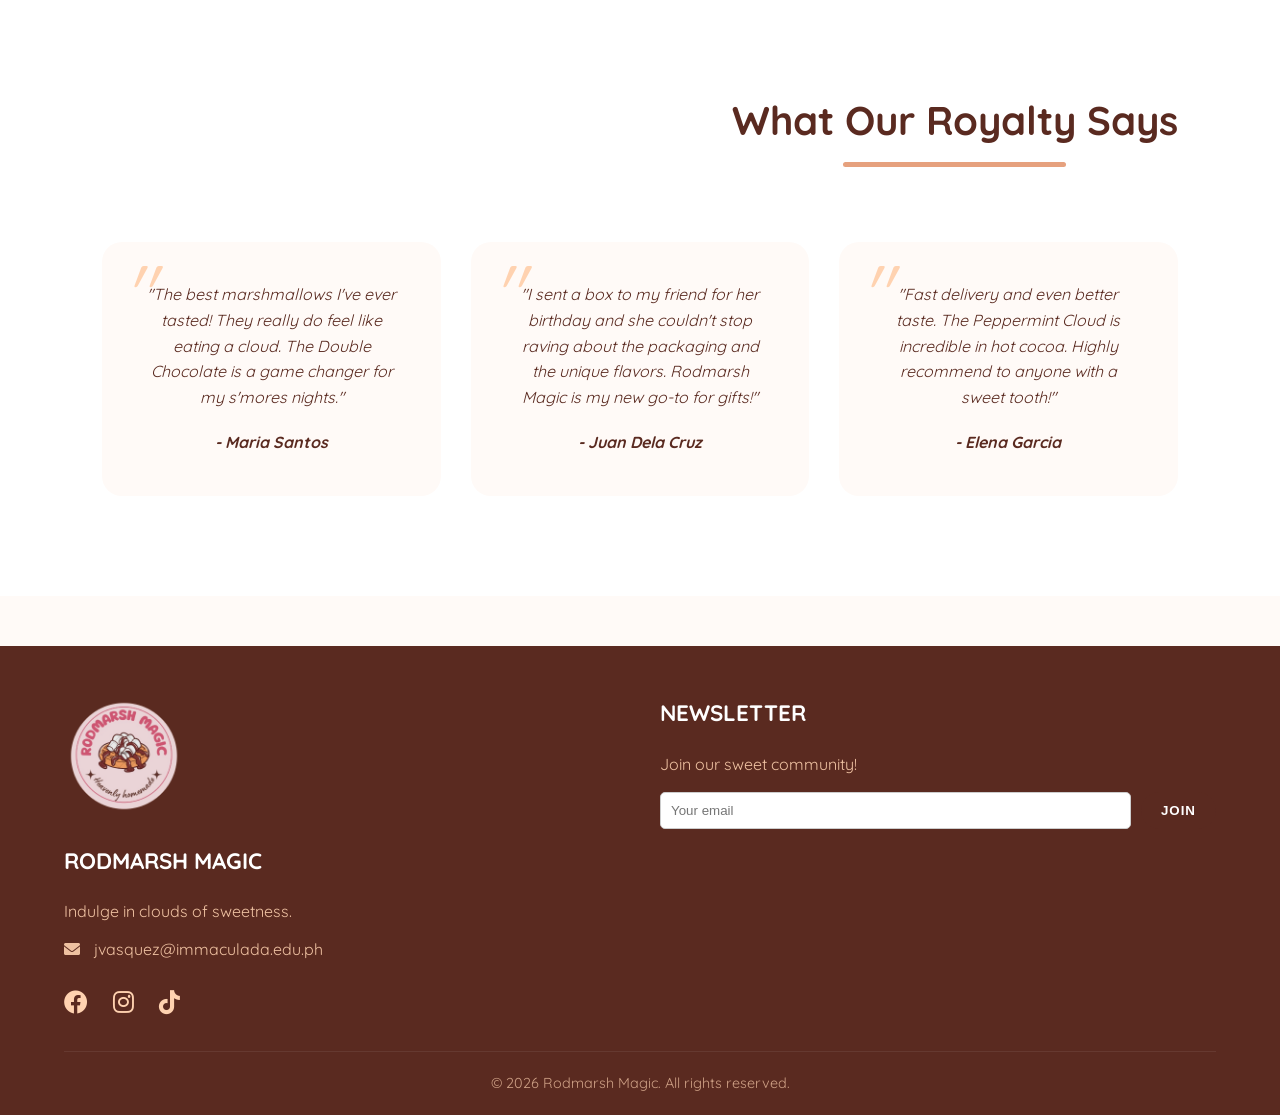
==== commit 345a14f5: "new update" ====
--- a/index.html
+++ b/index.html
@@ -16,7 +16,7 @@
             <img src="images/rodmarsh magic logo.png" alt="Rodmarsh Magic Logo" onerror="this.src='https://placehold.co/100x100?text=RM+Logo'">
             <div class="business-name">Rodmarsh Magic</div>
         </div>
-        <nav>
+        <nav id="main-nav">
             <ul>
                 <li><a href="index.html" class="active">HOME</a></li>
                 <li><a href="products.html">PRODUCTS</a></li>
@@ -24,9 +24,15 @@
                 <li><a href="login.html">LOGIN</a></li>
             </ul>
         </nav>
-        <div class="header-icons">
-            <a href="cart.html" title="Cart"><i class="fas fa-shopping-cart"></i> <span id="cart-count">0</span></a>
-            <a href="login.html" title="Member Login"><i class="fas fa-user"></i></a>
+        <div class="mobile-header-actions">
+            <button class="burger-toggle" id="burger-toggle" aria-label="Open navigation menu" aria-expanded="false" aria-controls="main-nav">
+                <span></span>
+                <span></span>
+                <span></span>
+            </button>
+            <div class="header-icons">
+                <a href="cart.html" title="Cart"><i class="fas fa-shopping-cart"></i> <span id="cart-count">0</span></a>
+            </div>
         </div>
     </header>
 
--- a/style.css
+++ b/style.css
@@ -123,6 +123,14 @@
 .header-icons i:hover {
     transform: translateY(-3px) scale(1.1);
     color: var(--accent-color);
+}
+
+.header-icons a[href="login.html"] {
+    order: 1;
+}
+
+.header-icons a[href="cart.html"] {
+    order: 2;
 }
 
 #cart-count {
@@ -136,6 +144,33 @@
     right: -10px;
     font-weight: bold;
     border: 2px solid var(--main-color);
+}
+
+.mobile-header-actions {
+    display: flex;
+    align-items: center;
+    gap: 12px;
+}
+
+.burger-toggle {
+    display: none;
+    width: 42px;
+    height: 42px;
+    border: 2px solid var(--font-color);
+    border-radius: 10px;
+    background: var(--white);
+    cursor: pointer;
+    align-items: center;
+    justify-content: center;
+    flex-direction: column;
+    gap: 5px;
+}
+
+.burger-toggle span {
+    display: block;
+    width: 18px;
+    height: 2px;
+    background: var(--font-color);
 }
 
 /* Hero Section */
@@ -453,6 +488,78 @@
 }
 
 @media (max-width: 768px) {
+    header {
+        position: sticky;
+        display: flex;
+        flex-direction: row;
+        align-items: center;
+        justify-content: space-between;
+        gap: 8px;
+        padding: 10px 14px;
+    }
+
+    .logo-container {
+        gap: 8px;
+        flex: 1;
+        min-width: 0;
+    }
+
+    .logo-container img {
+        height: 45px;
+    }
+
+    .business-name {
+        font-size: 1rem;
+        letter-spacing: 0.4px;
+        overflow: hidden;
+        text-overflow: ellipsis;
+        white-space: nowrap;
+    }
+
+    .burger-toggle {
+        display: inline-flex !important;
+        position: relative;
+        z-index: 1100;
+    }
+
+    header nav#main-nav {
+        position: absolute;
+        top: 100%;
+        left: 0;
+        width: 100%;
+        display: none;
+        background: #ffe7d3;
+        border-top: 1px solid rgba(90, 42, 32, 0.2);
+        padding: 10px 12px 14px;
+    }
+
+    header nav#main-nav.mobile-open {
+        display: block;
+    }
+
+    header nav#main-nav ul {
+        display: flex;
+        flex-direction: column;
+        margin: 0;
+        gap: 6px;
+    }
+
+    header nav#main-nav a {
+        display: block;
+        padding: 10px 12px;
+        font-size: 0.95rem;
+    }
+
+    .header-icons {
+        gap: 10px;
+        display: flex;
+        align-items: center;
+    }
+
+    .header-icons i {
+        font-size: 1.2rem;
+    }
+
     .cart-table thead {
         display: none;
     }
@@ -496,23 +603,6 @@
         display: none;
     }
 
-    header {
-        flex-direction: column;
-        padding: 15px;
-    }
-    
-    nav ul {
-        margin: 15px 0;
-        gap: 10px;
-        flex-wrap: wrap;
-        justify-content: center;
-    }
-    
-    nav a {
-        font-size: 0.9rem;
-        padding: 5px 10px;
-    }
-    
     .hero h1 {
         font-size: 2.5rem;
     }
@@ -760,19 +850,193 @@
 
 /* Responsive adjustments */
 @media (max-width: 768px) {
-    header {
-        flex-direction: column;
-        height: auto;
-        padding: 20px;
-    }
-    
-    nav ul {
-        margin: 20px 0;
-        flex-wrap: wrap;
-        justify-content: center;
-    }
-    
     .hero h1 {
         font-size: 2rem;
     }
 }
+
+/* Products page responsive header + preview modal */
+.products-page .mobile-header-actions {
+    display: flex;
+    align-items: center;
+    gap: 12px;
+}
+
+.products-page .burger-toggle {
+    display: none;
+    width: 42px;
+    height: 42px;
+    border: 2px solid var(--font-color);
+    border-radius: 10px;
+    background: var(--white);
+    cursor: pointer;
+    align-items: center;
+    justify-content: center;
+    flex-direction: column;
+    gap: 5px;
+}
+
+.products-page .burger-toggle span {
+    display: block;
+    width: 18px;
+    height: 2px;
+    background: var(--font-color);
+}
+
+.products-page .header-icons a[href="login.html"] {
+    order: 1;
+}
+
+.products-page .header-icons a[href="cart.html"] {
+    order: 2;
+}
+
+.products-page .product-grid {
+    grid-template-columns: repeat(4, minmax(0, 1fr));
+}
+
+.products-page .product-card img {
+    width: 100%;
+    height: 220px;
+    aspect-ratio: 1 / 1;
+    object-fit: cover;
+    cursor: pointer;
+}
+
+.product-preview-modal {
+    position: fixed;
+    inset: 0;
+    display: none;
+    align-items: center;
+    justify-content: center;
+    background: rgba(0, 0, 0, 0.55);
+    z-index: 2000;
+    padding: 16px;
+}
+
+.product-preview-modal.open {
+    display: flex;
+}
+
+.product-preview-content {
+    position: relative;
+    width: min(420px, 100%);
+    background: var(--white);
+    border-radius: 16px;
+    padding: 20px;
+    text-align: center;
+}
+
+.product-preview-content img {
+    width: 100%;
+    max-height: 260px;
+    object-fit: cover;
+    border-radius: 12px;
+    margin-bottom: 12px;
+}
+
+.preview-close {
+    position: absolute;
+    top: 8px;
+    right: 12px;
+    border: none;
+    background: transparent;
+    font-size: 2rem;
+    line-height: 1;
+    color: var(--font-color);
+    cursor: pointer;
+}
+
+.preview-quantity-controls {
+    display: flex;
+    align-items: center;
+    justify-content: center;
+    gap: 12px;
+    margin: 12px 0 18px;
+}
+
+@media (max-width: 1200px) {
+    .products-page .product-grid {
+        grid-template-columns: repeat(3, minmax(0, 1fr));
+    }
+}
+
+@media (max-width: 768px) {
+    .products-page .products-header {
+        position: sticky;
+        display: flex;
+        flex-direction: row;
+        align-items: center;
+        justify-content: space-between;
+        gap: 8px;
+        padding: 10px 14px;
+    }
+
+    .products-page .logo-container {
+        gap: 8px;
+        flex: 1;
+        min-width: 0;
+    }
+
+    .products-page .logo-container img {
+        height: 45px;
+    }
+
+    .products-page .business-name {
+        font-size: 1rem;
+        letter-spacing: 0.4px;
+        overflow: hidden;
+        text-overflow: ellipsis;
+        white-space: nowrap;
+    }
+
+    .products-page .burger-toggle {
+        display: inline-flex !important;
+        position: relative;
+        z-index: 1100;
+    }
+
+    .products-page nav#main-nav {
+        position: absolute;
+        top: 100%;
+        left: 0;
+        width: 100%;
+        display: none;
+        background: #ffe7d3;
+        border-top: 1px solid rgba(90, 42, 32, 0.2);
+        padding: 10px 12px 14px;
+    }
+
+    .products-page nav#main-nav.mobile-open {
+        display: block;
+    }
+
+    .products-page nav#main-nav ul {
+        display: flex;
+        flex-direction: column;
+        margin: 0;
+        gap: 6px;
+    }
+
+    .products-page nav#main-nav a {
+        display: block;
+        padding: 10px 12px;
+        font-size: 0.95rem;
+    }
+
+    .products-page .header-icons {
+        gap: 10px;
+        display: flex;
+        align-items: center;
+    }
+
+    .products-page .header-icons i {
+        font-size: 1.2rem;
+    }
+
+    .products-page .product-grid {
+        grid-template-columns: repeat(2, minmax(0, 1fr));
+        gap: 20px;
+    }
+}
+
